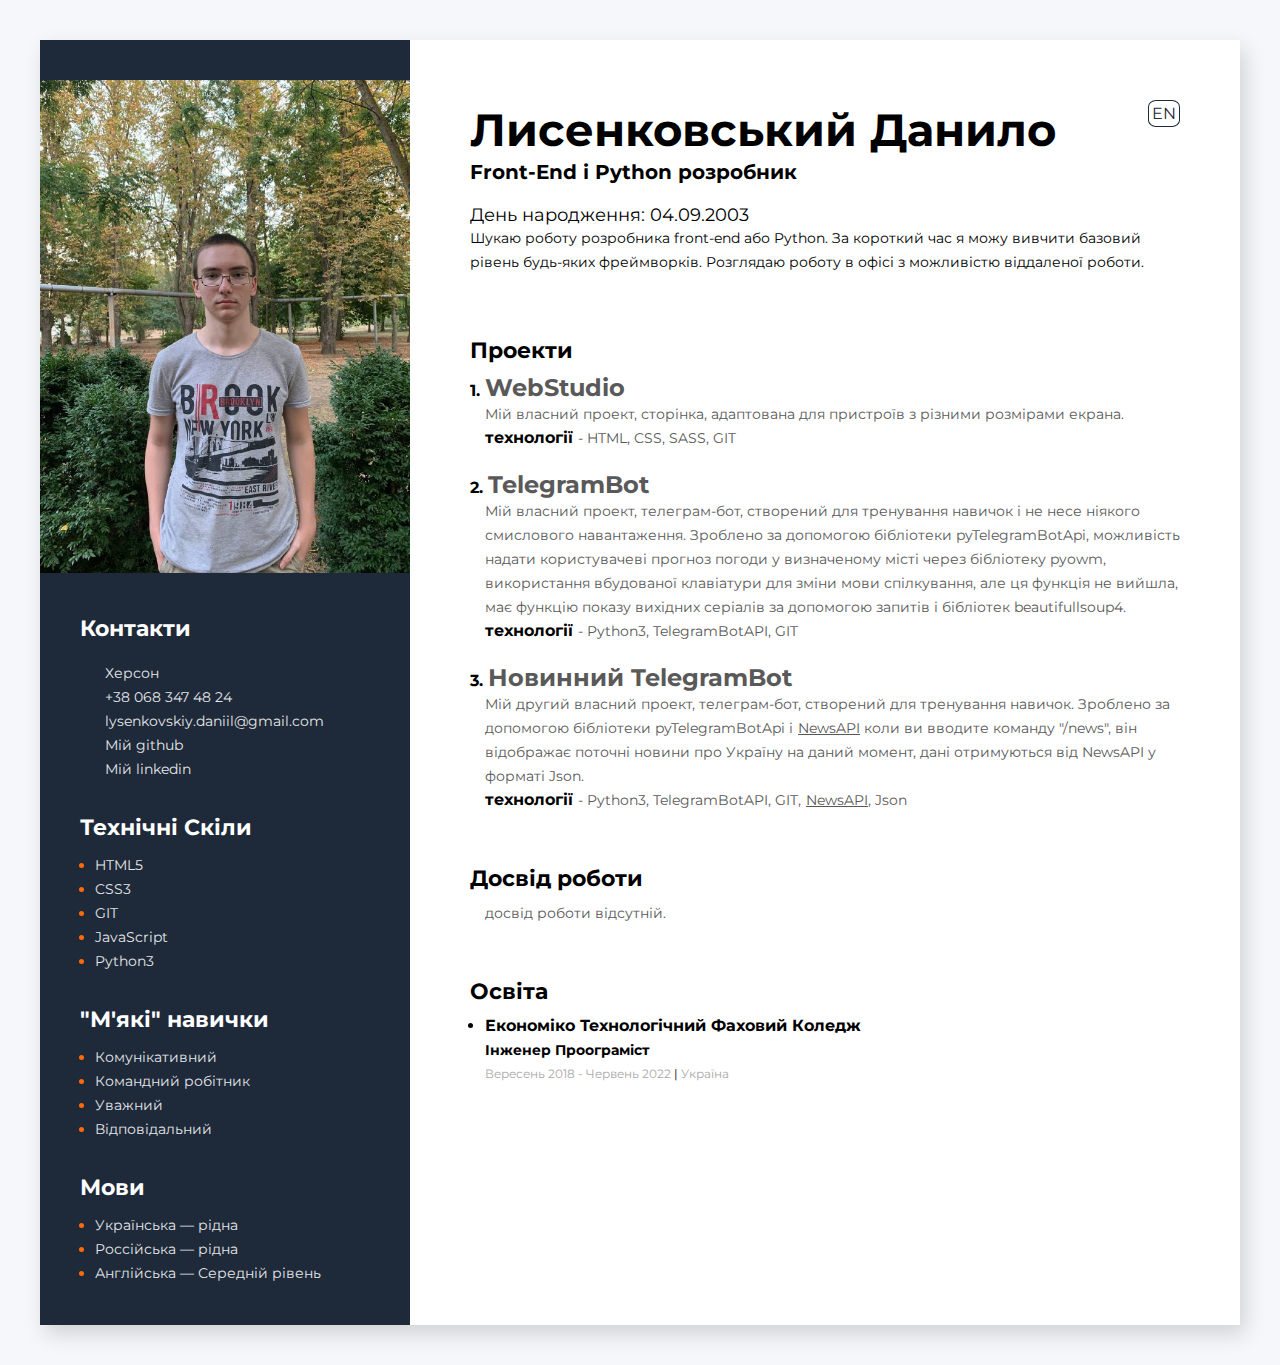
==== ukr.html @ c0abc14e "Add ukr version resume" ====
<!DOCTYPE html>
<html lang="en">
  <head>
    <meta charset="UTF-8" />
    <meta name="viewport" content="width=device-width, initial-scale=1.0" />
    <title>Лисенковський Данило, резюме</title>
    <link rel="stylesheet" href="./css/style.css" />
    <link
      href="https://fonts.googleapis.com/css2?family=Montserrat:wght@400;700&display=swap"
      rel="stylesheet"
    />
  </head>
  <body>
    <!-- main container -->
    <div class="wrapper">
      <aside class="sidebar">
        <img class="my-photo" src="./img/iam.jpeg" alt="My photo" />

        <!-- contacts container -->
        <div class="contacts">
          <h3 class="contacts-title">Контакти</h3>
          <div>
            <p class="contacts-link">
              <svg weight="10" height="16" class="icon">
                <use href="./img/icons.svg#icon-place"></use>
              </svg>
              Херсон
            </p>
          </div>
          <div>
            <a class="contacts-link link" href="tel:380683474824"
              ><svg weight="10" height="16" class="icon">
                <use href="./img/icons.svg#icon-tell"></use>
              </svg>
              +38 068 347 48 24
            </a>
          </div>
          <div>
            <a class="contacts-link link" href="mailto:lysenkovskiy.daniil@gmail.com">
              <svg weight="10" height="16" class="icon">
                <use href="./img/icons.svg#icon-email"></use>
              </svg>
              lysenkovskiy.daniil@gmail.com
            </a>
          </div>
          <div>
            <a class="contacts-link link" href="https://github.com/Apparcane">
              <svg weight="10" height="16" class="icon">
                <use href="./img/icons.svg#icon-github"></use>
              </svg>
              Мій github
            </a>
          </div>
          <div>
            <a class="contacts-link link"
              href="https://www.linkedin.com/in/даниил-лысенковский-889184223/"
            >
              <svg weight="10" height="16" class="icon">
                <use href="./img/icons.svg#icon-linkedin"></use>
              </svg>
              Мій linkedin
            </a>
          </div>
        </div>

        <!-- skills container -->
        <div class="skills-container">
          <h3 class="skills-title">Технічні Скіли</h3>
          <ul>
            <li class="skills-item">
              <p class="skills-text">HTML5</p>
            </li>
            <li class="skills-item">
              <p class="skills-text">CSS3</p>
            </li>
            <li class="skills-item">
              <p class="skills-text">GIT</p>
            </li>
            <li class="skills-item">
              <p class="skills-text">JavaScript</p>
            </li>
            <li class="skills-item">
              <p class="skills-text">Python3</p>
            </li>
          </ul>
        </div>

        <!-- Soft skills container -->
        <div class="skills-container">
          <h3 class="skills-title">"М'які" навички</h3>
          <ul>
            <li class="skills-item">
              <p class="skills-text">Комунікативний</p>
            </li>
            <li class="skills-item">
              <p class="skills-text">Командний робітник</p>
            </li>
            <li class="skills-item">
              <p class="skills-text">Уважний</p>
            </li>
            <li class="skills-item">
              <p class="skills-text">Відповідальний</p>
            </li>
          </ul>
        </div>
        <!-- Languages container-->
        <div class="skills-container">
          <h3 class="skills-title">Мови</h3>
          <ul>
            <li class="skills-item">
              <p class="skills-text">Українська — рідна</p>
            </li>
            <li class="skills-item">
              <p class="skills-text">Россійська — рідна</p>
            </li>
            <li class="skills-item">
              <p class="skills-text">Англійська — Середній рівень</p>
            </li>
          </ul>
        </div>
      </aside>

      <!-- about me container -->
      <div class="about-me-container">
        <!-- about me main info -->
        <div class="info-container">
          <a class="language" href="./index.html">EN</a>
          <h1 class="name">Лисенковський Данило</h1>
          <h2 class="profesion">Front-End і Python розробник</h2>
          <p style="font-size: 18px;">День народження: 04.09.2003</p>
          <p class="deskription">
            Шукаю роботу розробника front-end або Python. За короткий час я можу вивчити базовий рівень будь-яких фреймворків.
            Розглядаю роботу в офісі з можливістю віддаленої роботи.
          </p>
        </div>

        <!-- projekt container -->
        <div class="projects-container">
          <h3 class="projects-title">Проекти</h3>
          <ol class="progect-list">
            <!-- First project -->
            <li class="projects-item">
              <div class="project-name">
                <span>1.</span>
                <a
                  class="projects-link"
                  href="apparcane.github.io/html-css/"
                  ><h2>WebStudio</h2></a
                >
              </div>
              <div class="projects-text">
                <p class="text">
                  Мій власний проект, сторінка, адаптована для пристроїв з різними розмірами екрана.
                </p>
                <p>
                  технології
                  <span class="text">- HTML, CSS, SASS, GIT</span>
                </p>
              </div>
            </li>
            <!-- Second project -->
            <li class="projects-item">
              <div class="project-name">
                <span>2.</span>
                <a class="projects-link" href="https://github.com/Apparcane/appvenderbot"
                  ><h2>TelegramBot</h2></a>
              </div>
              <div class="projects-text">
                <p class="text">
                  Мій власний проект, телеграм-бот,
                  створений для тренування навичок і не несе ніякого смислового навантаження.
                  Зроблено за допомогою бібліотеки pyTelegramBotApi,
                  можливість надати користувачеві прогноз погоди у визначеному місті через бібліотеку pyowm,
                  використання вбудованої клавіатури для зміни мови спілкування, але ця функція не вийшла,
                  має функцію показу вихідних серіалів за допомогою запитів і бібліотек beautifullsoup4.
                </p>
                <p>
                  технології
                  <span class="text">- Python3, TelegramBotAPI, GIT</span>
                </p>
              </div>
            </li>
            <!-- Third project -->
            <li class="projects-item">
              <div class="project-name">
                <span>3.</span>
                <a class="projects-link" href="https://github.com/Apparcane/NewsBot"
                  ><h2>Новинний TelegramBot</h2></a>
              </div>
              <div class="projects-text">
                <p class="text">
                  Мій другий власний проект, телеграм-бот,
                  створений для тренування навичок.
                  Зроблено за допомогою бібліотеки pyTelegramBotApi і<a href="https://newsapi.org" class="projects-link" style="text-decoration:underline;">NewsAPI</a>
                  коли ви вводите команду "/news",
                  він відображає поточні новини про Україну на даний момент,
                  дані отримуються від NewsAPI у форматі Json.
                </p>
                <p>
                  технології
                  <span class="text">- Python3, TelegramBotAPI, GIT,<a href="https://newsapi.org" class="projects-link" style="text-decoration:underline;">NewsAPI</a>, Json</span>
                </p>
              </div>
            </li>
          </ol>
        </div>

        <!-- work experience -->
        <div class="projects-container">
          <h3 class="projects-title">Досвід роботи</h3>
          <p class="projects-text text">досвід роботи відсутній. </p>
          <!-- company
          <div>
            <h4 class="company">Account Manager</h4>
            <span class="time-work">
              January 2019 - up to now
              <span class="profesional-divaider">|</span> Ukraine
            </span>

            <ul class="profecional-duties">
              <li class="projects-text">
                Conducted negotiations with clients.
              </li>
              <li class="projects-text">
                Accompanying the order from reception to dispatch.
              </li>
              <li class="projects-text">Forming and sending orders.</li>
              <li class="projects-text">
                Kept accounting and movement of goods.
              </li>
            </ul>
          </div> -->
        </div>

        <!-- main education -->
        <div>
          <h3 class="projects-title">Освіта</h3>
          <ul>
            <li class="education-item">
              <p class="education-company">Економіко Технологічний Фаховий Коледж</p>
              <p class="faculty">Інженер Проограміст</p>
              <span class="time-work">Вересень 2018 - Червень 2022
                <span class="profesional-divaider">|</span>
                Україна
                </span>
            </li>
          </ul>
        </div>
      </div>
    </div>
  </body>
</html>
---- css/style.css ----
* {
  padding: 0;
  margin: 0;
  box-sizing: border-box;
}

body {
  background: #f5f7fa;
  padding-left: 20px;
  padding-right: 20px;
  padding-top: 40px;
  padding-bottom: 40px;
  font-family: Montserrat;
}

.wrapper {
  background: #ffffff;
  display: flex;
  max-width: 1200px;
  margin: 0 auto;
  box-shadow: 5px 9px 20px rgba(0, 0, 0, 0.15);
}

.sidebar {
  background: #1e2939;
  width: 370px;
  padding-top: 40px;
  padding-bottom: 40px;
}

.my-photo {
  width: 370px;
}

.about-me-container {
  padding: 60px;
}

.language {
  float: right;
  text-decoration: none;
  color: #1e2939;
  padding: 3px;
  border: solid #1e2939 1px;
  border-radius: 25%;
  transition: color 200ms, background-color 200ms;
}

.language:hover {
  background-color: #1e2939;
  color: white;
}

.contacts {
  margin-top: 40px;
  margin-left: 40px;
  margin-right: 40px;
}
.contacts-title {
  font-size: 22px;
  font-weight: 700;
  line-height: 24px;
  color: #fff;
  margin-bottom: 20px;
}

.contacts-link {
  display: flex;
  align-items: center;
  font-size: 14px;
  font-weight: 400;
  line-height: 24px;
  color: #e5e6e8;
  text-decoration: none;
}

.contacts-link.link:hover {
  color: #b8b8b8;
}

.icon {
  width: 15px;
  margin-right: 10px;
  fill: #e5e6e8;
}

.skills-title {
  font-size: 22px;
  font-weight: 700;
  line-height: 24px;
  color: #fff;
  width: 185x;
  height: 17px;
  margin-bottom: 20px;
}

.skills-container {
  margin-top: 35px;
  margin-left: 40px;
  margin-right: 40px;
}

.skills-item {
  font-size: 14px;
  font-weight: 400;
  line-height: 24px;
  margin-left: 15px;
  color: #ff6b08;
}

.skills-text {
  color: #e5e6e8;
}

.profesion {
  font-size: 20px;
  font-weight: 700;
  line-height: 24px;
  margin-bottom: 20px;
}
.name {
  font-size: 45px;
  font-weight: 700;
  line-height: 60px;
}
.deskription {
  font-size: 14px;
  font-weight: 400;
  line-height: 24px;
}
.info-container {
  margin-bottom: 65px;
}
.projects-container {
  margin-bottom: 55px;
}
.projects-title {
  font-size: 22px;
  font-weight: 700;
  line-height: 24px;
  margin-bottom: 10px;
}
.progect-list {
  list-style: none;
}

.projects-item {
  font-weight: 700;
  /* margin-left: 15px; */
}

.project-name {
  display: flex;
  align-items: baseline;
}

.projects-link {
  color: #595959;
  margin-left: 5px;
  text-decoration: none;
  transition: color 200ms;
}

.projects-link:hover {
  color: black
}

.projects-text {
  margin-left: 15px;
}
.text {
  font-size: 14px;
  font-weight: 400;
  line-height: 24px;
  color: #595959;
}

.projects-item:not(:last-child) {
  margin-bottom: 20px;
}

.company {
  font-size: 16px;
  font-weight: 700;
  line-height: 24px;
  margin-bottom: 10px;
}

.time-work {
  font-size: 12px;
  font-weight: 400;
  line-height: 24px;
  color: #a8a8a8;
}

.education {
  color: #ff6b08;
  font-size: 16px;
  font-weight: 700;
  line-height: 24px;
}

.education-item {
  font-weight: 700;
  margin-left: 15px;
}

.education-company {
  font-size: 16px;
  font-weight: 700;
  line-height: 24px;
}

.faculty {
  font-size: 14px;
  font-weight: 700;
  line-height: 24px;
}

.profesional-divaider {
  color: #000;
}

.profecional-duties {
  margin-top: 14px;
  margin-bottom: 30px;
}
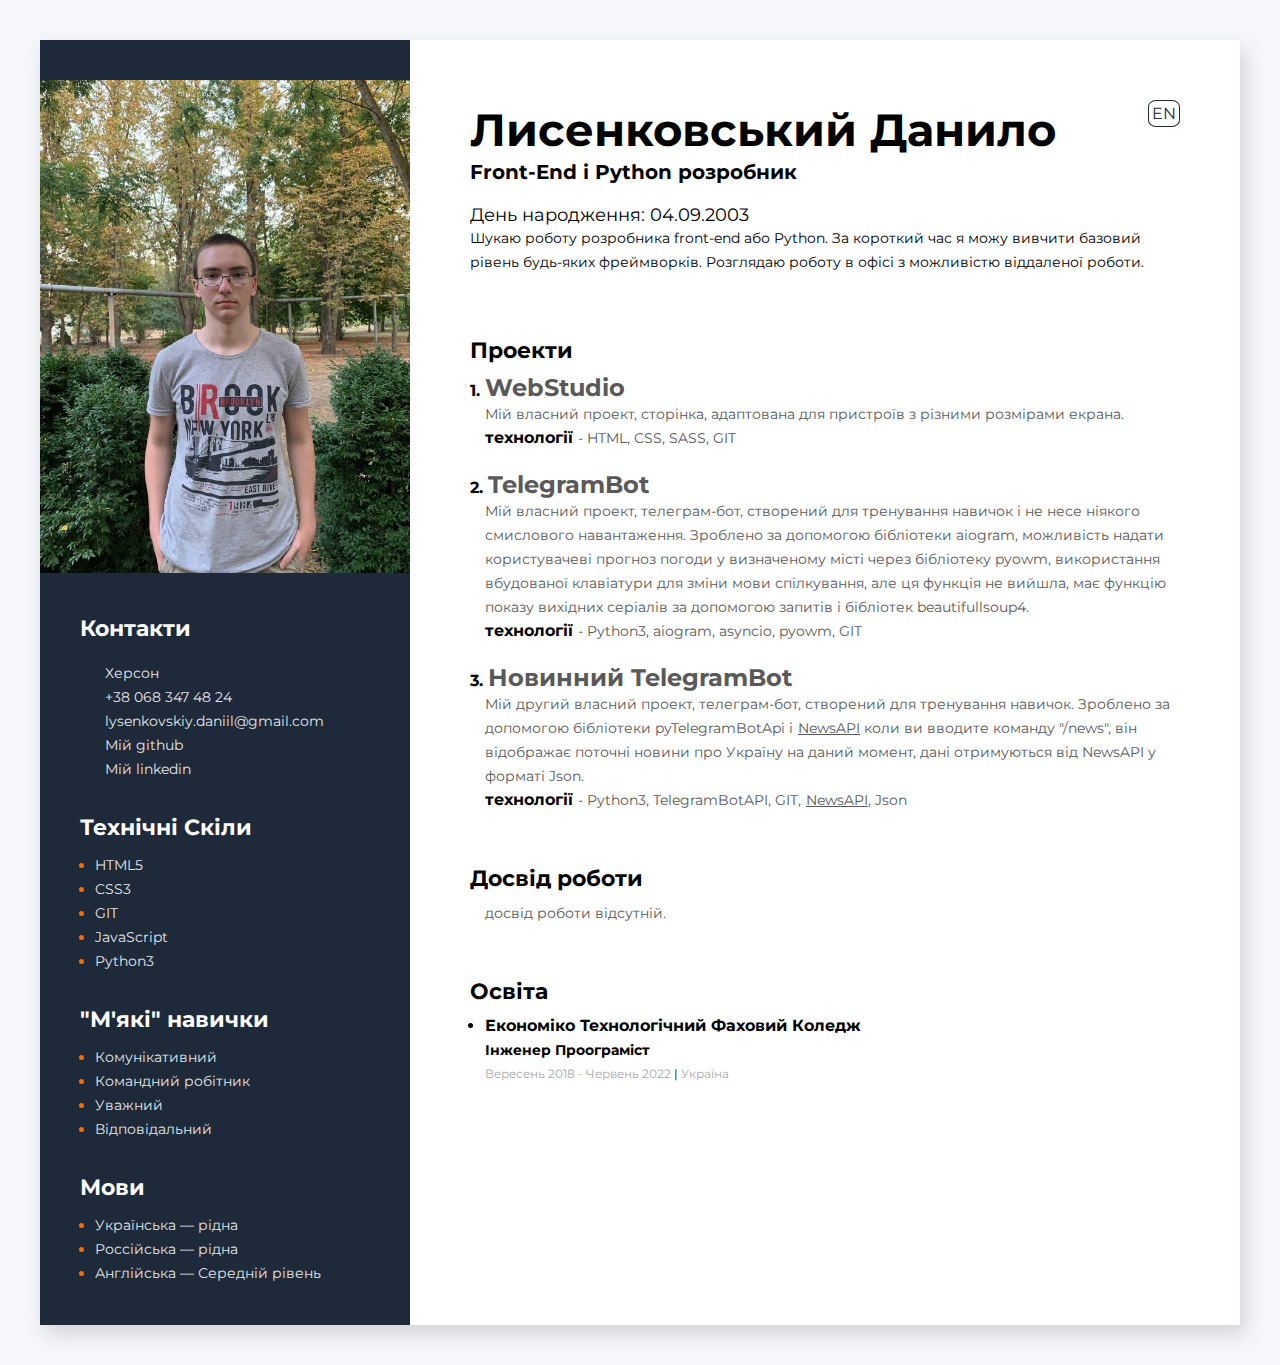
==== commit fdceb7a7: "edit text for first project" ====
--- a/ukr.html
+++ b/ukr.html
@@ -142,11 +142,7 @@
             <li class="projects-item">
               <div class="project-name">
                 <span>1.</span>
-                <a
-                  class="projects-link"
-                  href="apparcane.github.io/html-css/"
-                  ><h2>WebStudio</h2></a
-                >
+                <a class="projects-link" href="apparcane.github.io/html-css/"><h2>WebStudio</h2></a>
               </div>
               <div class="projects-text">
                 <p class="text">
@@ -162,21 +158,21 @@
             <li class="projects-item">
               <div class="project-name">
                 <span>2.</span>
-                <a class="projects-link" href="https://github.com/Apparcane/appvenderbot"
+                <a class="projects-link" href="https://github.com/Apparcane/async_appvenderbot"
                   ><h2>TelegramBot</h2></a>
               </div>
               <div class="projects-text">
                 <p class="text">
                   Мій власний проект, телеграм-бот,
                   створений для тренування навичок і не несе ніякого смислового навантаження.
-                  Зроблено за допомогою бібліотеки pyTelegramBotApi,
+                  Зроблено за допомогою бібліотеки aiogram,
                   можливість надати користувачеві прогноз погоди у визначеному місті через бібліотеку pyowm,
                   використання вбудованої клавіатури для зміни мови спілкування, але ця функція не вийшла,
                   має функцію показу вихідних серіалів за допомогою запитів і бібліотек beautifullsoup4.
                 </p>
                 <p>
                   технології
-                  <span class="text">- Python3, TelegramBotAPI, GIT</span>
+                  <span class="text">- Python3, aiogram, asyncio, pyowm, GIT</span>
                 </p>
               </div>
             </li>
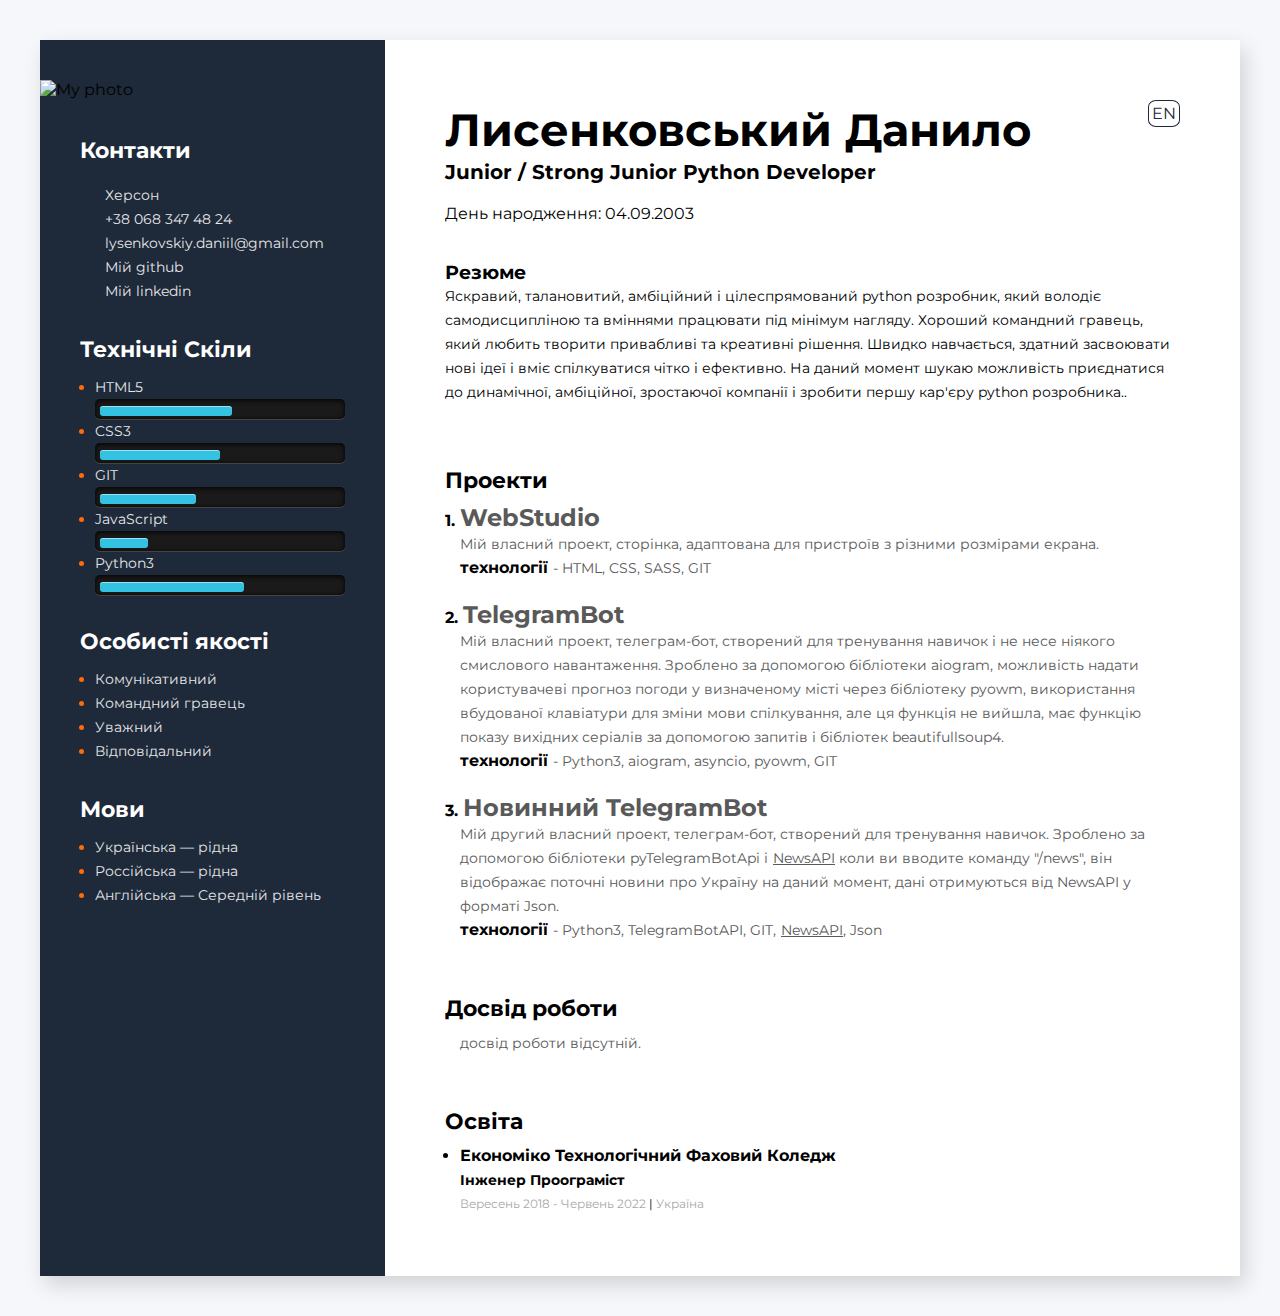
==== commit fb4a444a: "small edit info and photo" ====
--- a/ukr.html
+++ b/ukr.html
@@ -14,7 +14,7 @@
     <!-- main container -->
     <div class="wrapper">
       <aside class="sidebar">
-        <img class="my-photo" src="./img/iam.jpeg" alt="My photo" />
+        <img class="my-photo" src="./img/me2.jpg" alt="My photo"/>
 
         <!-- contacts container -->
         <div class="contacts">
@@ -69,31 +69,46 @@
           <ul>
             <li class="skills-item">
               <p class="skills-text">HTML5</p>
+              <div class="progress-bar blue">
+                <span class="bar" style="width: 55%"></span>
+              </div>
             </li>
             <li class="skills-item">
               <p class="skills-text">CSS3</p>
+              <div class="progress-bar blue">
+                <span class="bar" style="width: 50%"></span>
+              </div>
             </li>
             <li class="skills-item">
               <p class="skills-text">GIT</p>
+              <div class="progress-bar blue">
+                <span class="bar" style="width: 40%"></span>
+              </div>
             </li>
             <li class="skills-item">
               <p class="skills-text">JavaScript</p>
+              <div class="progress-bar blue">
+                <span class="bar" style="width: 20%"></span>
+              </div>
             </li>
             <li class="skills-item">
               <p class="skills-text">Python3</p>
+              <div class="progress-bar blue">
+                <span class="bar" style="width: 60%"></span>
+              </div>
             </li>
           </ul>
         </div>
 
         <!-- Soft skills container -->
         <div class="skills-container">
-          <h3 class="skills-title">"М'які" навички</h3>
+          <h3 class="skills-title">Особисті якості</h3>
           <ul>
             <li class="skills-item">
               <p class="skills-text">Комунікативний</p>
             </li>
             <li class="skills-item">
-              <p class="skills-text">Командний робітник</p>
+              <p class="skills-text">Командний гравець</p>
             </li>
             <li class="skills-item">
               <p class="skills-text">Уважний</p>
@@ -126,12 +141,15 @@
         <div class="info-container">
           <a class="language" href="./index.html">EN</a>
           <h1 class="name">Лисенковський Данило</h1>
-          <h2 class="profesion">Front-End і Python розробник</h2>
-          <p style="font-size: 18px;">День народження: 04.09.2003</p>
-          <p class="deskription">
-            Шукаю роботу розробника front-end або Python. За короткий час я можу вивчити базовий рівень будь-яких фреймворків.
-            Розглядаю роботу в офісі з можливістю віддаленої роботи.
-          </p>
+          <h2 class="profesion">Junior / Strong Junior Python Developer</h2>
+          <p style="font-size: 16px;">День народження: 04.09.2003</p>
+          <br><br>
+          <h3>Резюме</h3>
+          <p class="description">Яскравий, талановитий, амбіційний і цілеспрямований python розробник, який володіє самодисципліною 
+            та вміннями працювати під мінімум нагляду. Хороший командний гравець, який любить творити привабливі та креативні
+            рішення. Швидко навчається, здатний засвоювати нові ідеї і вміє спілкуватися чітко і
+            ефективно. На даний момент шукаю можливість приєднатися до динамічної, амбіційної,
+            зростаючої компанії і зробити першу кар'єру python розробника..</p>
         </div>
 
         <!-- projekt container -->
--- a/css/style.css
+++ b/css/style.css
@@ -112,6 +112,48 @@
   color: #e5e6e8;
 }
 
+.progress-bar {
+  background-color: #1a1a1a;
+  height: 20px;
+  padding: 5px;
+  width: 250px;
+  margin: 70px 0 20px 0;
+  margin: 0px;
+  -moz-border-radius: 5px;
+  -webkit-border-radius: 5px;
+  border-radius: 5px;
+  -moz-box-shadow: 0 1px 5px #000 inset, 0 1px 0 #444;
+  -webkit-box-shadow: 0 1px 5px #000 inset, 0 1px 0 #444;
+  box-shadow: 0 1px 5px #000 inset, 0 1px 0 #444;           
+}
+
+.progress-bar .bar {
+  display: inline-block;
+  height: 100%;
+	background-color: #777;
+  margin-bottom: 5px;
+  -moz-border-radius: 3px;
+	-webkit-border-radius: 3px;
+	border-radius: 3px;
+  -moz-box-shadow: 0 1px 0 rgba(255, 255, 255, .5) inset;
+	-webkit-box-shadow: 0 1px 0 rgba(255, 255, 255, .5) inset;
+	box-shadow: 0 1px 0 rgba(255, 255, 255, .5) inset;
+}
+
+.blue .bar {
+  background-color: #34c2e3;   
+}
+
+.orange .bar {
+  background-color: #fecf23;
+  background-image: -webkit-gradient(linear, left top, left bottom, from(#fecf23), to(#fd9215));
+  background-image: -webkit-linear-gradient(top, #fecf23, #fd9215);
+  background-image: -moz-linear-gradient(top, #fecf23, #fd9215);
+  background-image: -ms-linear-gradient(top, #fecf23, #fd9215);
+  background-image: -o-linear-gradient(top, #fecf23, #fd9215);
+  background-image: linear-gradient(top, #fecf23, #fd9215);  
+}
+
 .profesion {
   font-size: 20px;
   font-weight: 700;
@@ -123,7 +165,7 @@
   font-weight: 700;
   line-height: 60px;
 }
-.deskription {
+.description {
   font-size: 14px;
   font-weight: 400;
   line-height: 24px;
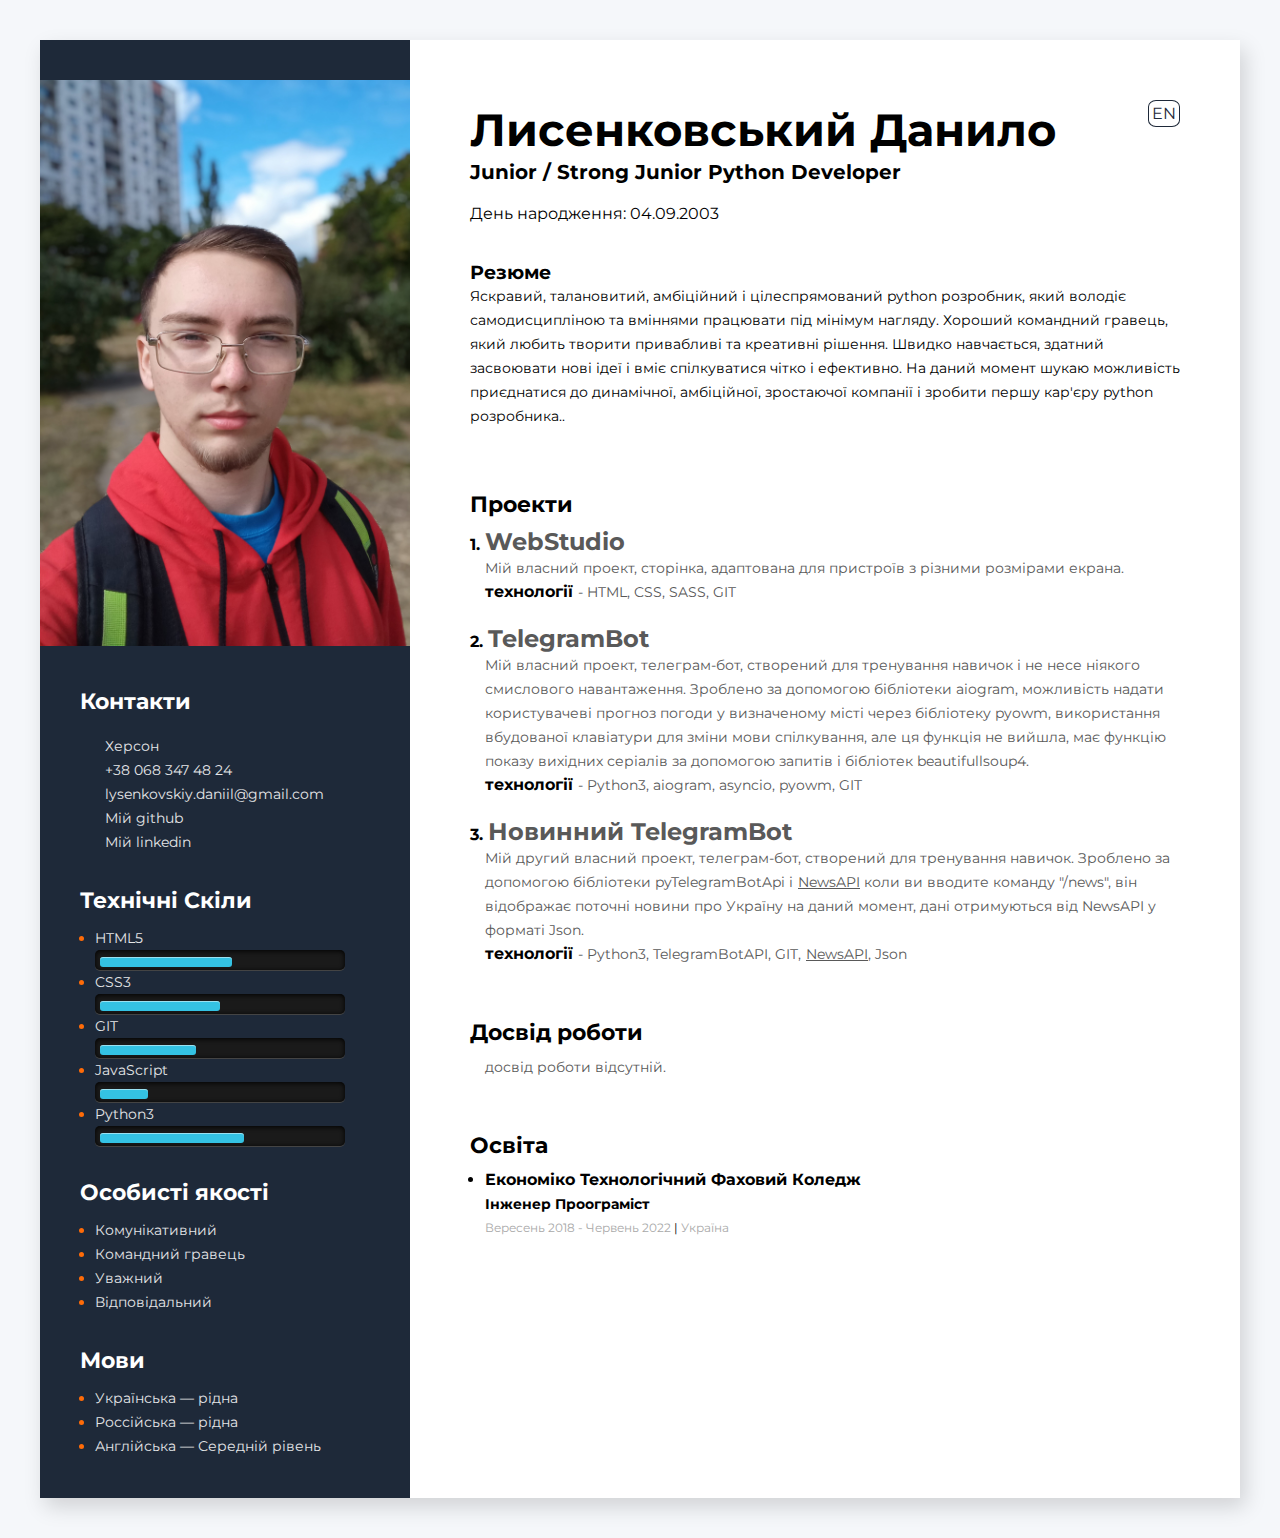
==== commit 5dd5bdf3: "change photo" ====
--- a/ukr.html
+++ b/ukr.html
@@ -14,7 +14,7 @@
     <!-- main container -->
     <div class="wrapper">
       <aside class="sidebar">
-        <img class="my-photo" src="./img/me2.jpg" alt="My photo"/>
+        <img class="my-photo" src="./img/me3.jpg" alt="My photo"/>
 
         <!-- contacts container -->
         <div class="contacts">
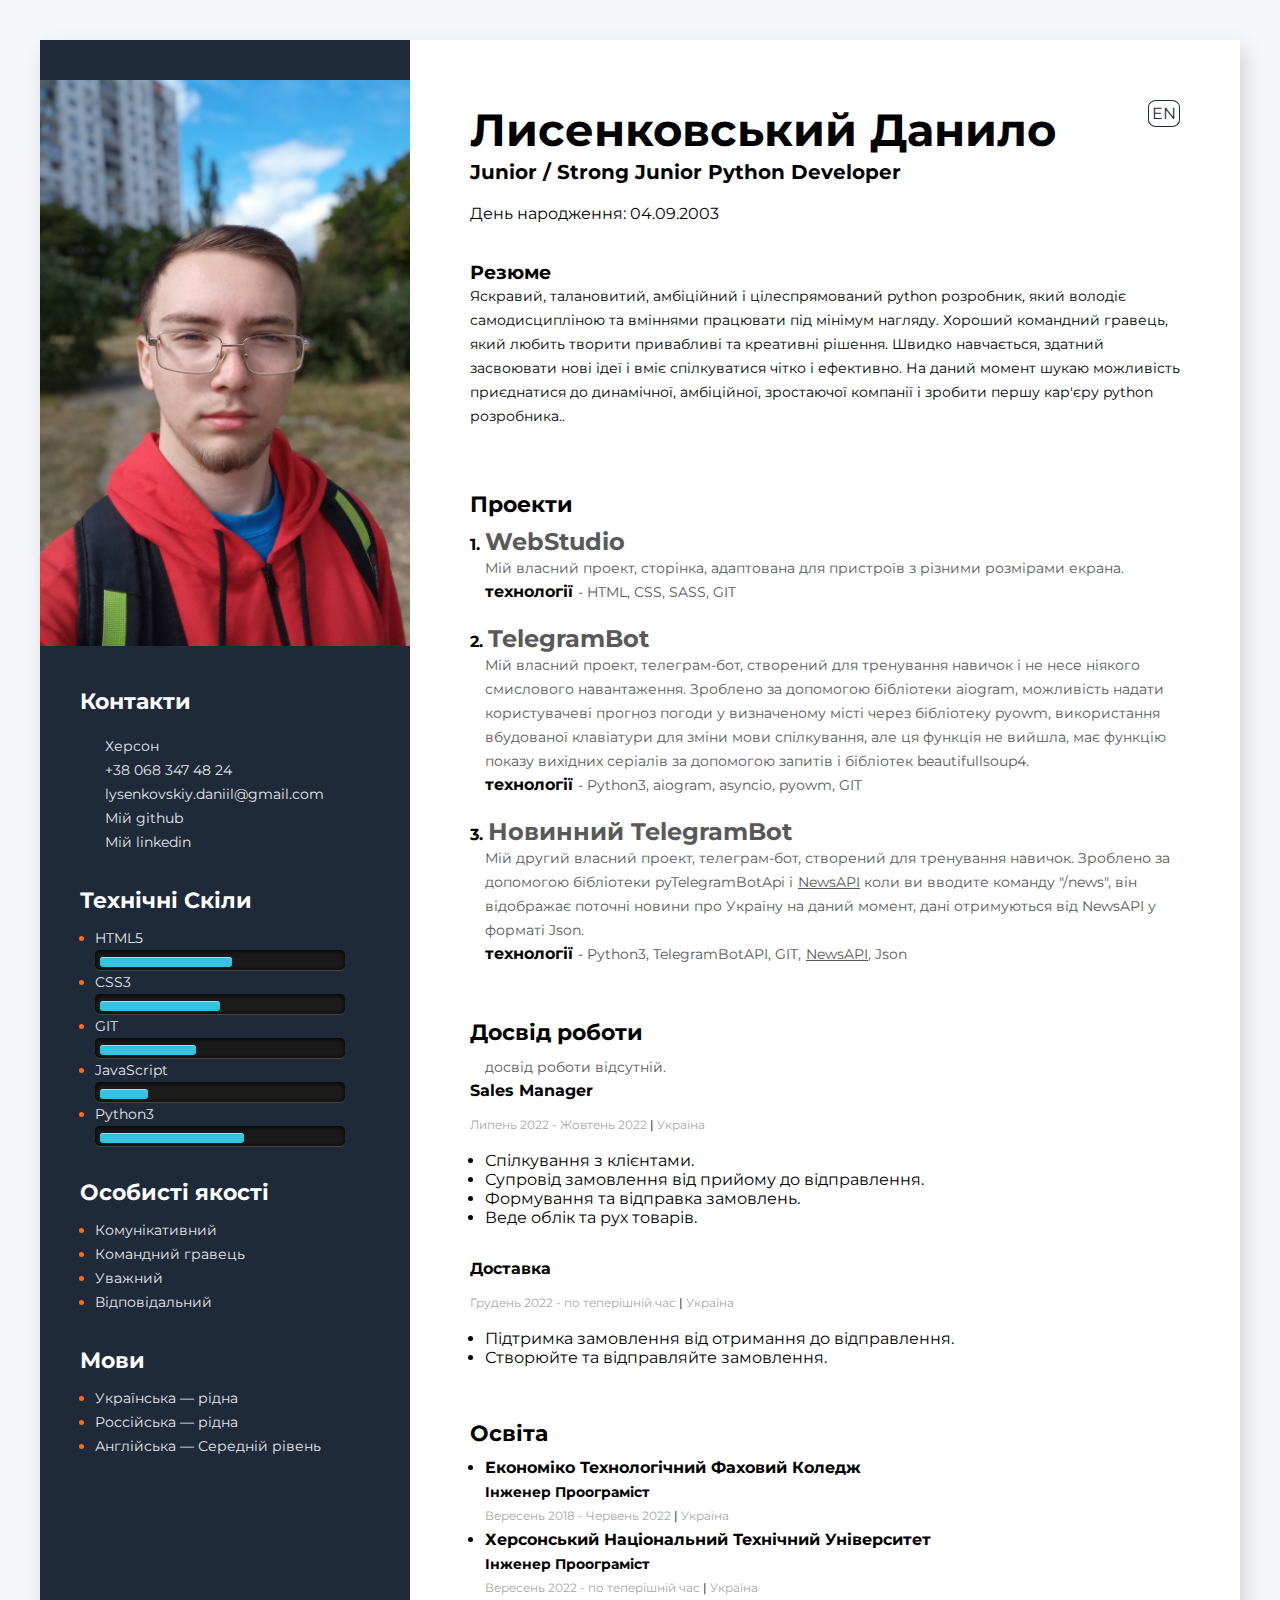
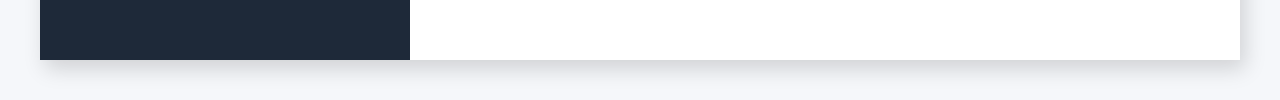
==== commit f2ac4e5c: "Work Expirience" ====
--- a/ukr.html
+++ b/ukr.html
@@ -223,27 +223,41 @@
         <div class="projects-container">
           <h3 class="projects-title">Досвід роботи</h3>
           <p class="projects-text text">досвід роботи відсутній. </p>
-          <!-- company
-          <div>
-            <h4 class="company">Account Manager</h4>
+          <!-- company -->
+          <div>
+            <h4 class="company">Sales Manager</h4>
             <span class="time-work">
-              January 2019 - up to now
-              <span class="profesional-divaider">|</span> Ukraine
+              Липень 2022 - Жовтень 2022
+              <span class="profesional-divaider">|</span> Україна
             </span>
 
             <ul class="profecional-duties">
               <li class="projects-text">
-                Conducted negotiations with clients.
-              </li>
-              <li class="projects-text">
-                Accompanying the order from reception to dispatch.
-              </li>
-              <li class="projects-text">Forming and sending orders.</li>
-              <li class="projects-text">
-                Kept accounting and movement of goods.
+                Спілкування з клієнтами.
+              </li>
+              <li class="projects-text">
+                Супровід замовлення від прийому до відправлення.
+              </li>
+              <li class="projects-text">Формування та відправка замовлень.</li>
+              <li class="projects-text">
+                Веде облік та рух товарів.
               </li>
             </ul>
-          </div> -->
+          </div>
+          <div>
+            <h4 class="company">Доставка</h4>
+            <span class="time-work">
+              Грудень 2022 - по теперішній час
+              <span class="profesional-divaider">|</span> Україна
+            </span>
+
+            <ul class="profecional-duties">
+              <li class="projects-text">
+                Підтримка замовлення від отримання до відправлення.
+              </li>
+              <li class="projects-text">Створюйте та відправляйте замовлення.</li>
+            </ul>
+          </div> 
         </div>
 
         <!-- main education -->
@@ -258,6 +272,14 @@
                 Україна
                 </span>
             </li>
+            <li class="education-item">
+              <p class="education-company">Херсонський Національний Технічний Університет</p>
+              <p class="faculty">Інженер Проограміст</p>
+              <span class="time-work">Вересень 2022 - по теперішній час
+                <span class="profesional-divaider">|</span>
+                Україна
+                </span>
+            </li>
           </ul>
         </div>
       </div>
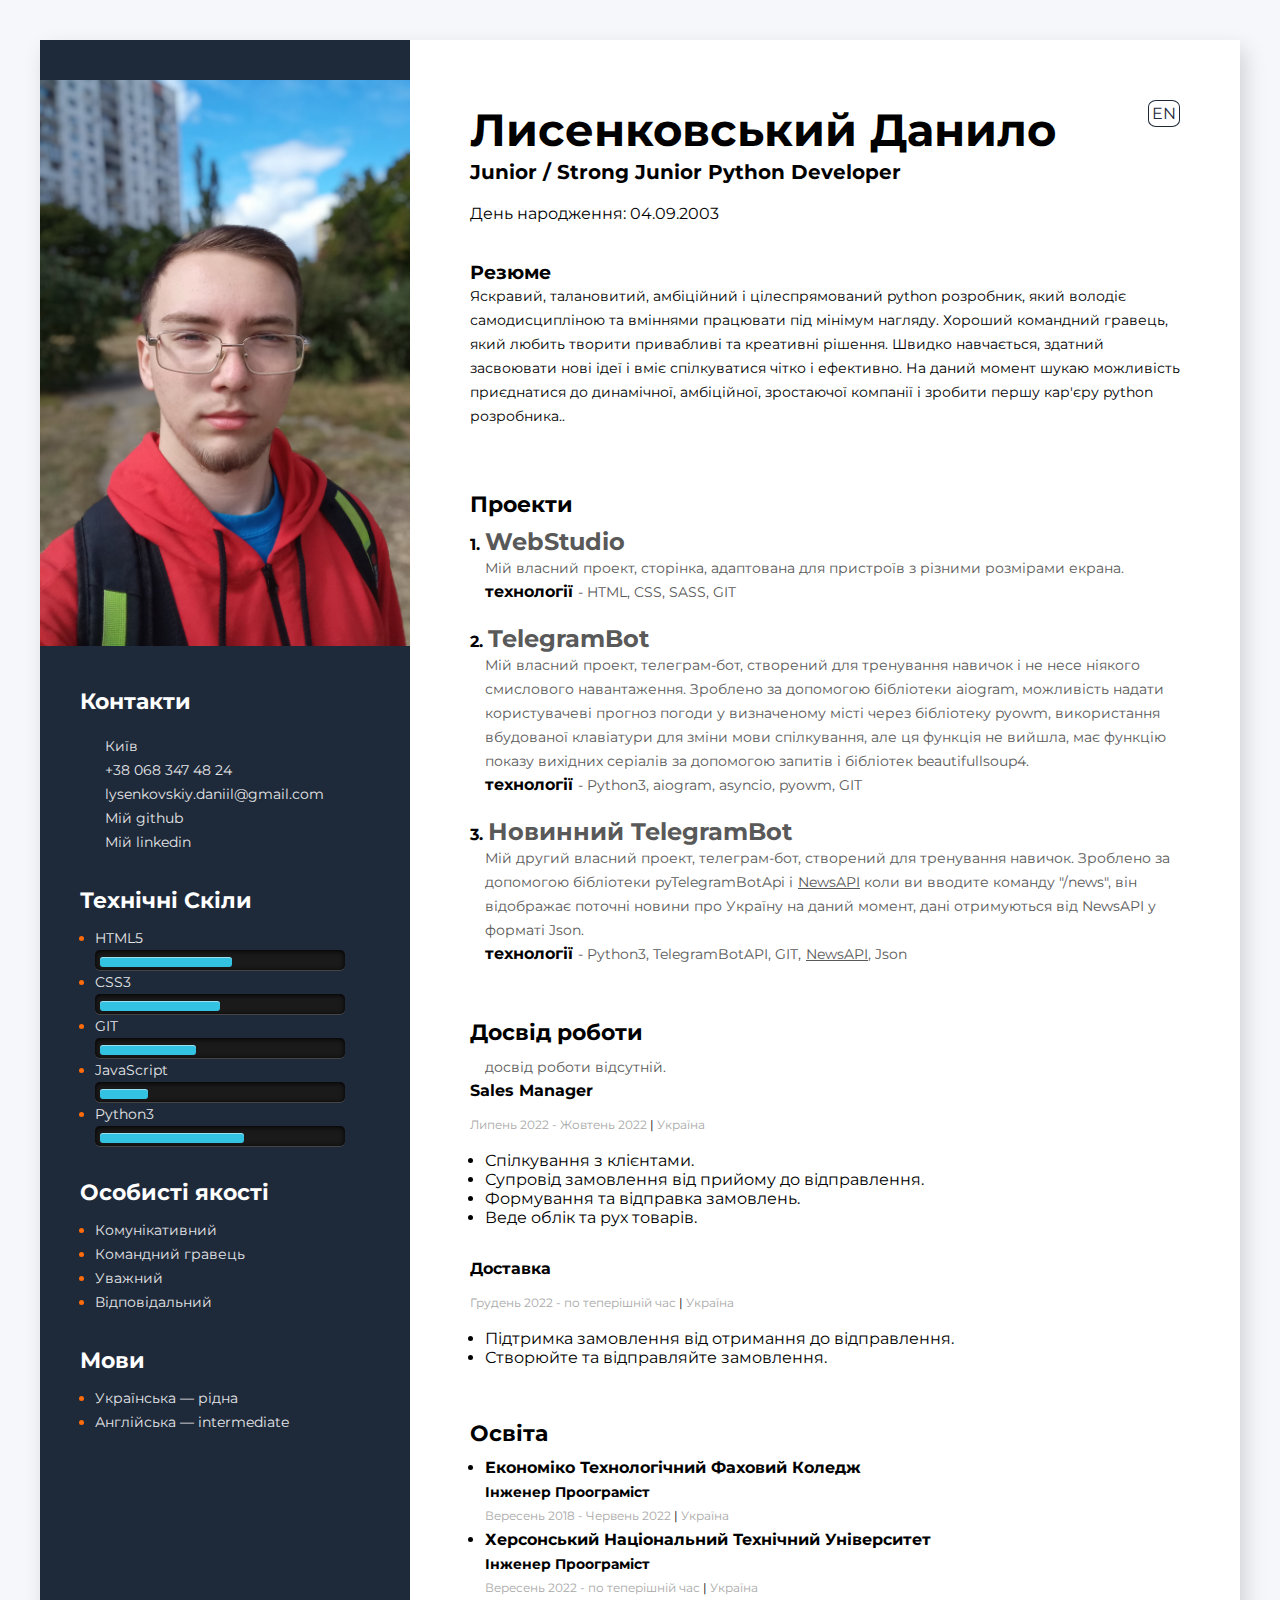
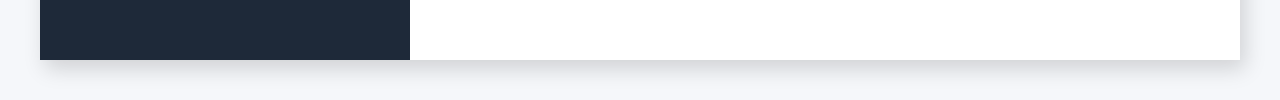
==== commit 4f7fc7ca: "Small info editing" ====
--- a/ukr.html
+++ b/ukr.html
@@ -24,7 +24,7 @@
               <svg weight="10" height="16" class="icon">
                 <use href="./img/icons.svg#icon-place"></use>
               </svg>
-              Херсон
+              Київ
             </p>
           </div>
           <div>
@@ -126,10 +126,7 @@
               <p class="skills-text">Українська — рідна</p>
             </li>
             <li class="skills-item">
-              <p class="skills-text">Россійська — рідна</p>
-            </li>
-            <li class="skills-item">
-              <p class="skills-text">Англійська — Середній рівень</p>
+              <p class="skills-text">Англійська — intermediate</p>
             </li>
           </ul>
         </div>
